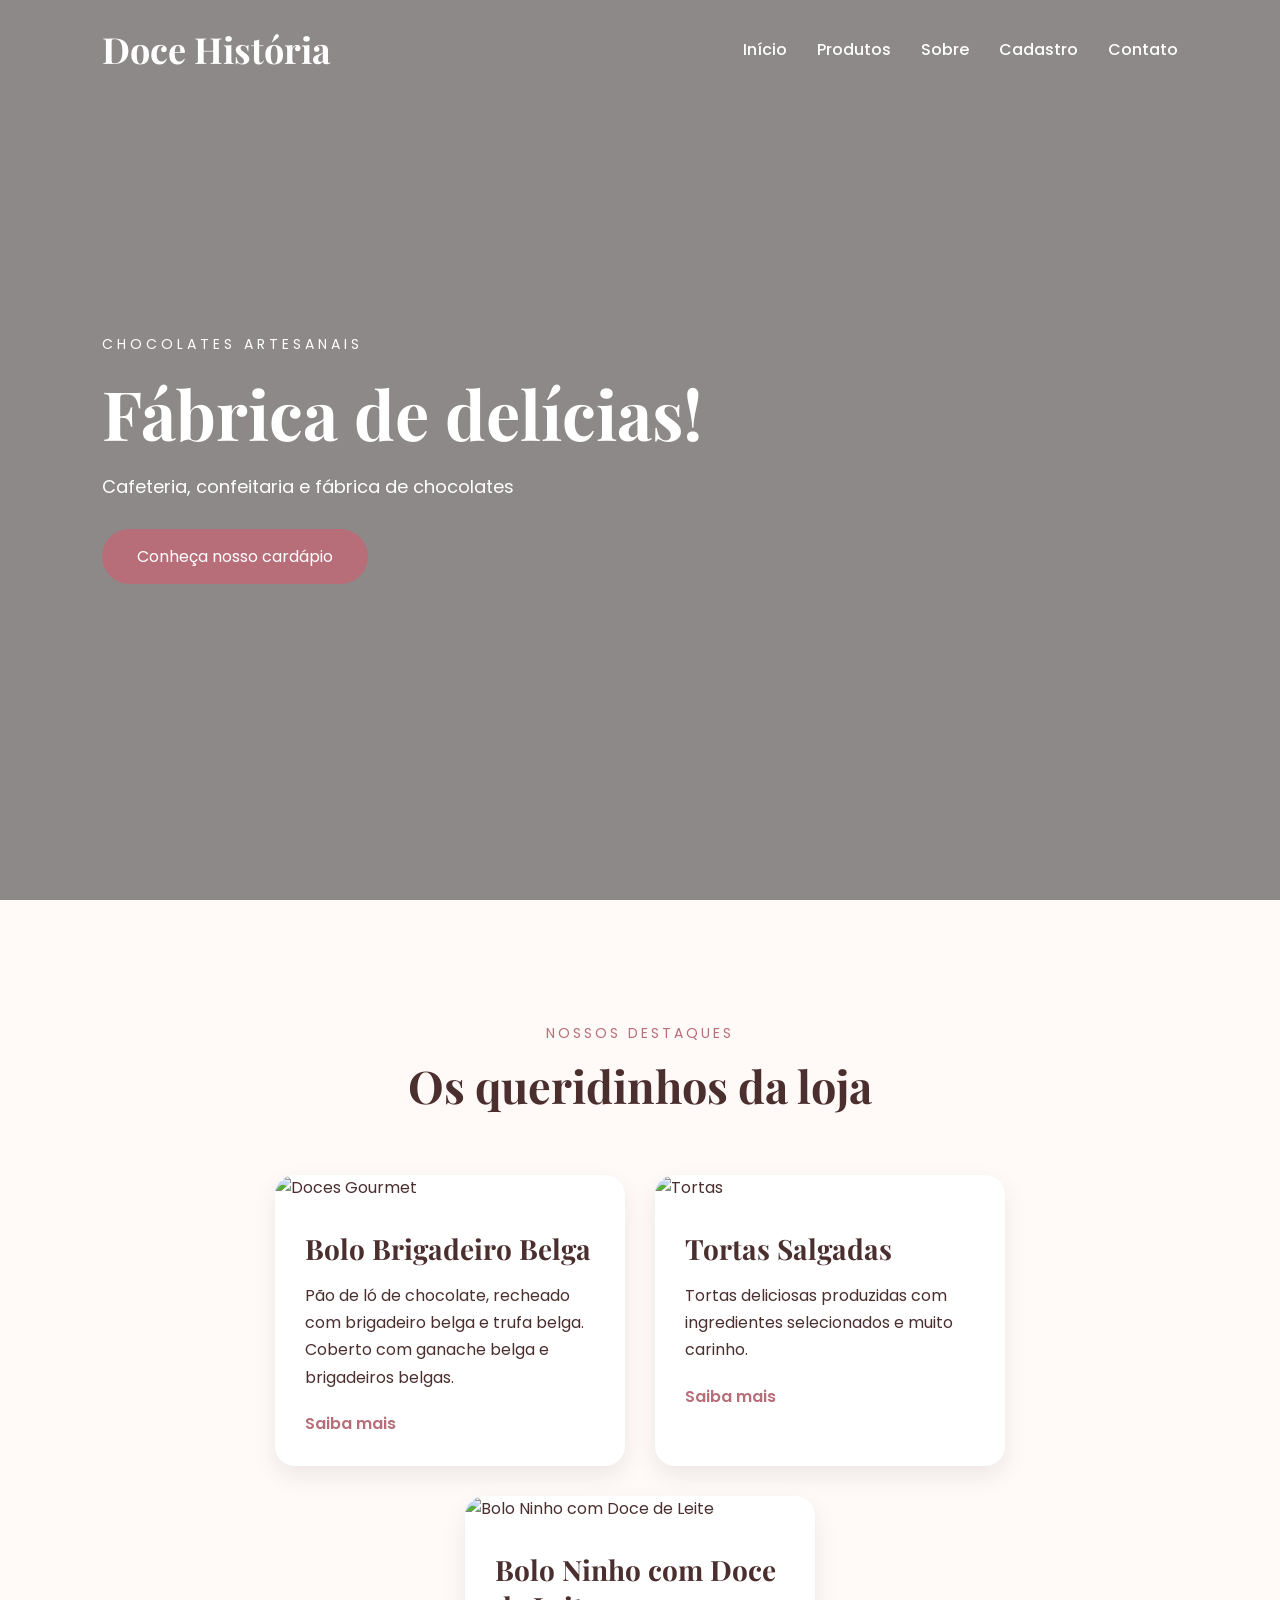
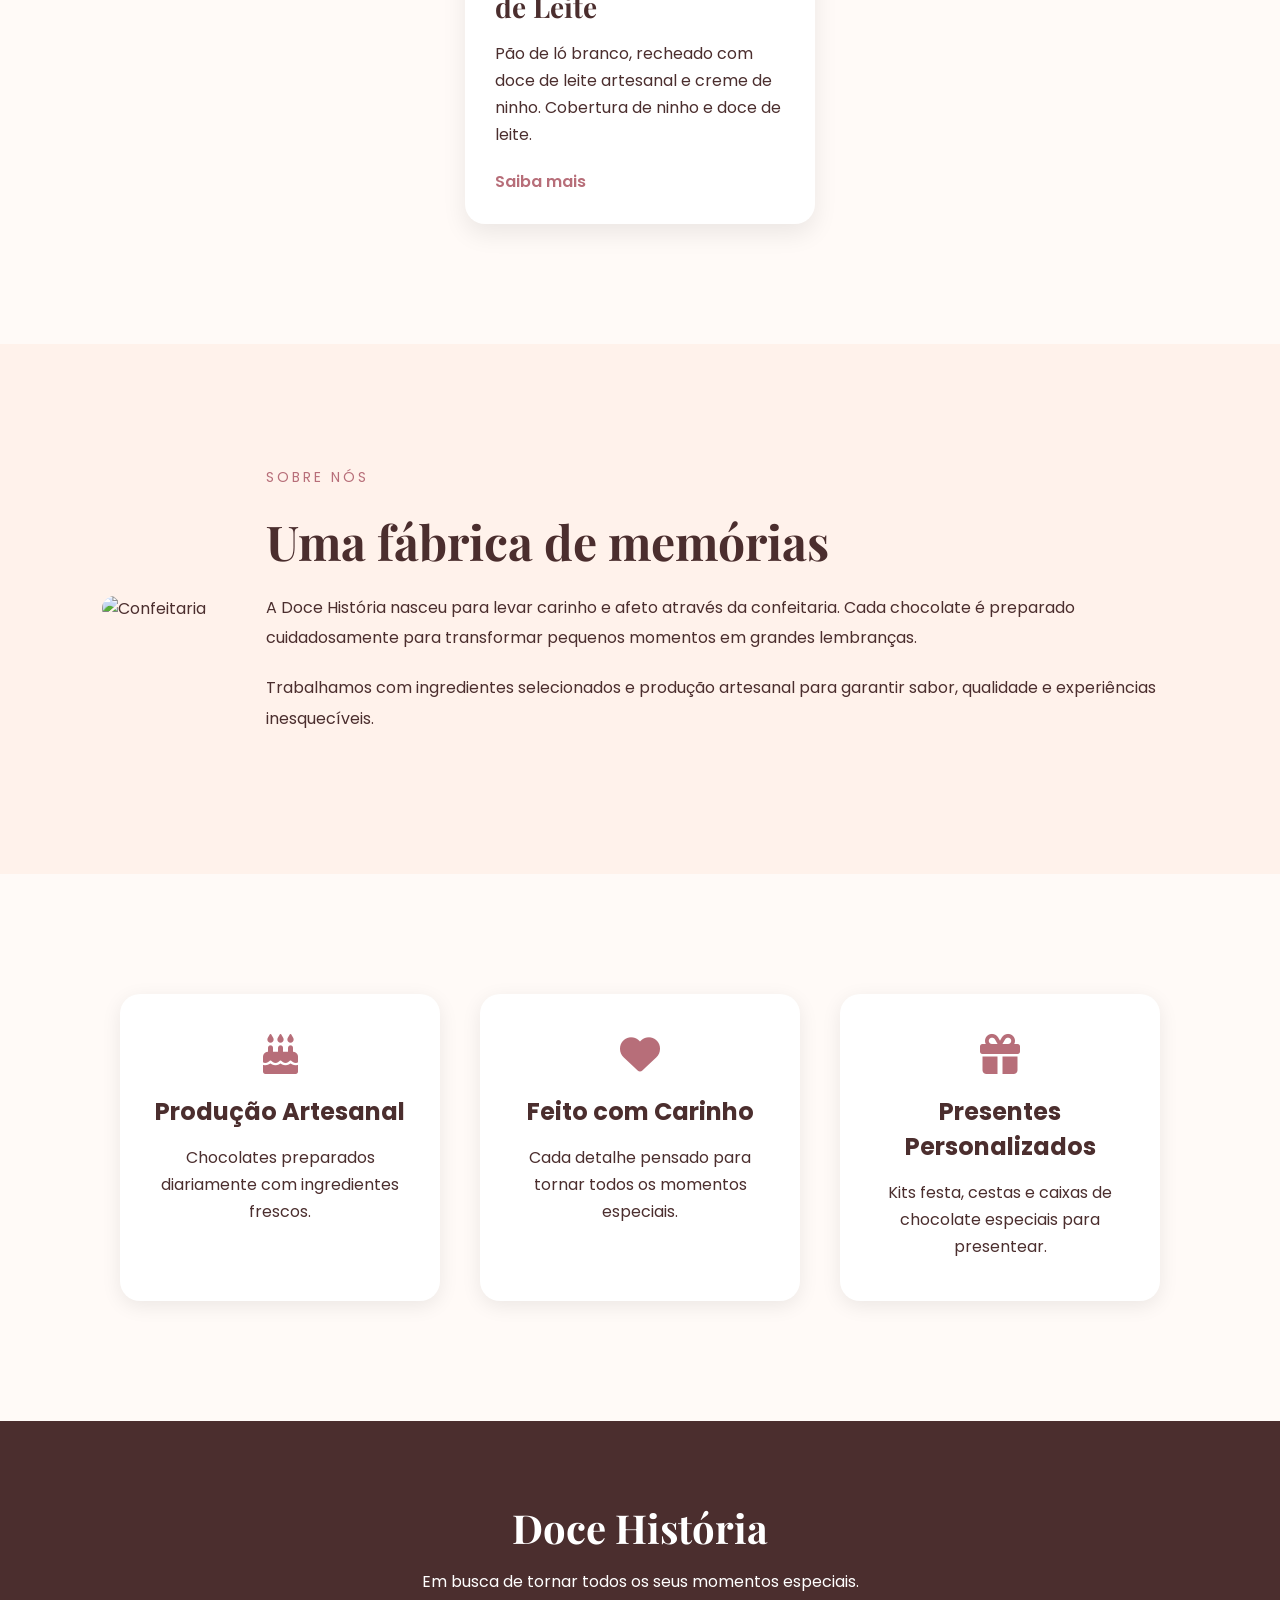
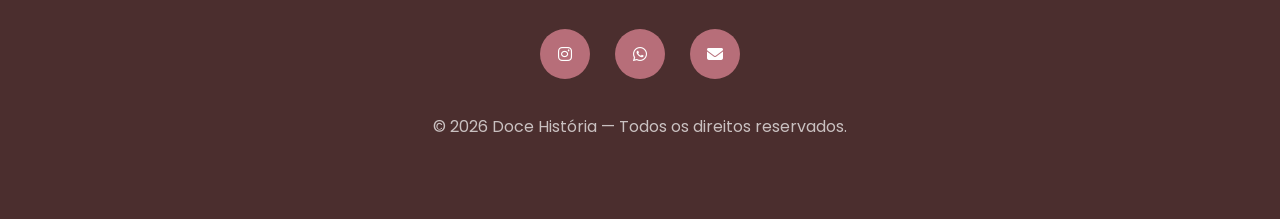
==== index.html @ 5c0c77a2 "adicionando páginas do projeto e css Adicionando páginas do projeto e o css da página principal" ====
<!DOCTYPE html>
<html lang="pt-BR">

<head>
    <meta charset="UTF-8">
    <meta name="viewport" content="width=device-width, initial-scale=1.0">

    <title>Doce História</title>

    <link rel="preconnect" href="https://fonts.googleapis.com">

    <link href="https://fonts.googleapis.com/css2?family=Poppins:wght@300;400;500;600&family=Playfair+Display:wght@500;700&display=swap" rel="stylesheet">

    <!-- ICONS -->
    <link rel="stylesheet"
        href="https://cdnjs.cloudflare.com/ajax/libs/font-awesome/6.5.1/css/all.min.css">

    <!-- CSS -->
    <link rel="stylesheet" href="style.css">
</head>

<body>

    <!-- HEADER -->

    <header>

        <div class="logo">
            <h1>Doce História</h1>
        </div>

        <nav>

            <ul>

                <li><a href="#">Início</a></li>

                <li><a href="#produtos">Produtos</a></li>

                <li><a href="#sobre">Sobre</a></li>

                <li><a href="cadastro.html">Cadastro</a></li>

                <li><a href="#contato">Contato</a></li>

            </ul>

        </nav>

    </header>

    <!-- HERO -->

    <section class="hero">

        <div class="hero-text">

            <span>CHOCOLATES ARTESANAIS</span>

            <h2>
                Fábrica de delícias!
            </h2>

            <p>
                Cafeteria, confeitaria e fábrica de chocolates
            </p>

            <a href="#produtos" class="btn">
                Conheça nosso cardápio
            </a>

        </div>

    </section>

    <!-- PRODUTOS -->

    <section id="produtos" class="produtos">

        <div class="titulo-section">

            <span>NOSSOS DESTAQUES</span>

            <h2>Os queridinhos da loja</h2>

        </div>

        <div class="cards">

            <!-- CARD 1 -->

            <div class="card">

                <img src="imagens/Bolo.jpg"
                 alt="Doces Gourmet">

                <div class="card-info">

                    <h3>Bolo Brigadeiro Belga</h3>

                    <p>
                        Pão de ló de chocolate, recheado com brigadeiro belga e trufa belga.
                        Coberto com ganache belga e brigadeiros belgas.
                    </p>

                    <a href="#">Saiba mais</a>

                </div>

            </div>

            <!-- CARD 2 -->

            <div class="card">

                <img src="imagens/Tortas.jpg" 
                    alt="Tortas">

                <div class="card-info">

                    <h3>Tortas Salgadas</h3>

                    <p>
                        Tortas deliciosas produzidas com ingredientes
                        selecionados e muito carinho.
                    </p>

                    <a href="#">Saiba mais</a>

                </div>

            </div>

            <!-- CARD 3 -->

            <div class="card">

                <img src="imagens/CestasCafe.jpg"
                    alt="Bolo Ninho com Doce de Leite">  

                <div class="card-info">

                    <h3>Bolo Ninho com Doce de Leite</h3>

                    <p>
                        Pão de ló branco, recheado com doce de leite artesanal e creme de ninho. Cobertura de ninho e doce de leite.
                    </p>

                    <a href="#">Saiba mais</a>

                </div>

            </div>

        </div>

    </section>

    <!-- SOBRE -->

    <section id="sobre" class="sobre">

        <div class="sobre-imagem">

            <img src="imagens/Alice.png" 
            alt="Confeitaria">

        </div>

        <div class="sobre-texto">

            <span>SOBRE NÓS</span>

            <h2>Uma fábrica de memórias</h2>

            <p>
                A Doce História nasceu para levar
                carinho e afeto através da confeitaria.
                Cada chocolate é preparado cuidadosamente para transformar
                pequenos momentos em grandes lembranças.
            </p>

            <p>
                Trabalhamos com ingredientes selecionados e produção
                artesanal para garantir sabor, qualidade e experiências
                inesquecíveis.
            </p>

        </div>

    </section>

    <!-- DIFERENCIAIS -->

    <section class="diferenciais">

        <div class="item">

            <i class="fa-solid fa-cake-candles"></i>

            <h3>Produção Artesanal</h3>

            <p>
                Chocolates preparados diariamente com ingredientes frescos.
            </p>

        </div>

        <div class="item">

            <i class="fa-solid fa-heart"></i>

            <h3>Feito com Carinho</h3>

            <p>
                Cada detalhe pensado para tornar todos os momentos especiais.
            </p>

        </div>

        <div class="item">

            <i class="fa-solid fa-gift"></i>

            <h3>Presentes Personalizados</h3>

            <p>
                Kits festa, cestas e caixas de chocolate especiais para presentear.
            </p>

        </div>

    </section>

    <!-- FOOTER -->

    <footer id="contato">

        <h2>Doce História</h2>

        <p>
            Em busca de tornar todos os seus momentos especiais.
        </p>

        <div class="redes">

            <a href="https://www.instagram.com/docehistoriacp/" target="_blank">
                <i class="fa-brands fa-instagram"></i>
            </a>

            <a href="http://wa.me/message/LAPDJ3KH7F42D1" target="_blank">
                <i class="fa-brands fa-whatsapp"></i>
            </a>

            <a href="mailto:docehistoriavendas@gmail.com">
                <i class="fa-solid fa-envelope"></i>
            </a>

        </div>

        <p class="copy">
            © 2026 Doce História — Todos os direitos reservados.
        </p>

    </footer>

</body>

</html>
---- style.css ----
*{
    margin:0;
    padding:0;
    box-sizing:border-box;
}

body{
    font-family:'Poppins', sans-serif;
    background:#fffaf7;
    color:#4b2e2e;
}

header{
    width:100%;
    display:flex;
    justify-content:space-between;
    align-items:center;
    padding:25px 8%;
    position:absolute;
    z-index:10;
}

.logo h1{
    font-family:'Playfair Display', serif;
    color:white;
    font-size:36px;
}

nav ul{
    display:flex;
    gap:30px;
    list-style:none;
}

nav a{
    color:white;
    text-decoration:none;
    font-weight:500;
    transition:0.3s;
}

nav a:hover{
    color:#f5c7a9;
}

.hero{
    height:100vh;

    background:
    linear-gradient(rgba(0,0,0,0.45),
    rgba(0,0,0,0.45)),
    
    url('imagens/FachadaLoja.jpg');

    background-size:cover;
    background-position:center;

    display:flex;
    align-items:center;

    padding:0 8%;
}

.hero-text{
    max-width:650px;
    color:white;
}

.hero-text span{
    letter-spacing:4px;
    font-size:14px;
}

.hero-text h2{
    font-size:68px;
    line-height:1.1;
    margin:20px 0;
    font-family:'Playfair Display', serif;
}

.hero-text p{
    font-size:18px;
    line-height:1.8;
    margin-bottom:40px;
}

.btn{
    background:#b76e79;
    color:white;
    padding:16px 35px;
    border-radius:40px;
    text-decoration:none;
    transition:0.3s;
}

.btn:hover{
    background:#9d5964;
}

.titulo-section{
    text-align:center;
    margin-bottom:60px;
}

.titulo-section span{
    color:#b76e79;
    letter-spacing:3px;
    font-size:14px;
}

.titulo-section h2{
    font-size:45px;
    margin-top:10px;
    font-family:'Playfair Display', serif;
}

.produtos{
    padding:120px 8%;
}

.cards{
    display:flex;
    gap:30px;
    flex-wrap:wrap;
    justify-content:center;
}

.card{
    width:350px;
    background:white;
    border-radius:20px;
    overflow:hidden;
    box-shadow:0 10px 25px rgba(0,0,0,0.08);
    transition:0.4s;
}

.card:hover{
    transform:translateY(-10px);
}

.card img{
    width:100%;
    height:300px;
    object-fit:cover;
}

.card-info{
    padding:30px;
}

.card-info h3{
    font-size:28px;
    margin-bottom:15px;
    font-family:'Playfair Display', serif;
}

.card-info p{
    line-height:1.7;
    margin-bottom:20px;
}

.card-info a{
    color:#b76e79;
    text-decoration:none;
    font-weight:600;
}

.sobre{
    display:flex;
    align-items:center;
    gap:60px;
    padding:120px 8%;
    background:#fff2eb;
    flex-wrap:wrap;
}

.sobre-imagem img{
    width:500px;
    border-radius:20px;
}

.sobre-texto{
    flex:1;
}

.sobre-texto span{
    color:#b76e79;
    letter-spacing:3px;
    font-size:14px;
}

.sobre-texto h2{
    font-size:48px;
    margin:20px 0;
    font-family:'Playfair Display', serif;
}

.sobre-texto p{
    line-height:1.9;
    margin-bottom:20px;
}

.diferenciais{
    padding:120px 8%;
    display:flex;
    justify-content:center;
    gap:40px;
    flex-wrap:wrap;
}

.item{
    width:320px;
    background:white;
    text-align:center;
    padding:40px 30px;
    border-radius:20px;
    box-shadow:0 5px 20px rgba(0,0,0,0.08);
}

.item i{
    font-size:40px;
    color:#b76e79;
    margin-bottom:20px;
}

.item h3{
    margin-bottom:15px;
    font-size:24px;
}

.item p{
    line-height:1.7;
}

footer{
    background:#4b2e2e;
    color:white;
    text-align:center;
    padding:80px 20px;
}

footer h2{
    font-size:40px;
    font-family:'Playfair Display', serif;
}

footer p{
    margin-top:15px;
}

.redes{
    margin:35px 0;
    display:flex;
    justify-content:center;
    gap:25px;
}

.redes a{
    width:50px;
    height:50px;
    background:#b76e79;
    border-radius:50%;
    display:flex;
    justify-content:center;
    align-items:center;
    color:white;
    text-decoration:none;
    transition:0.3s;
}

.redes a:hover{
    transform:scale(1.1);
}

.copy{
    opacity:0.7;
}

@media(max-width:900px){

    header{
        flex-direction:column;
        gap:20px;
    }

    nav ul{
        flex-wrap:wrap;
        justify-content:center;
    }

    .hero-text h2{
        font-size:50px;
    }

    .sobre{
        flex-direction:column;
    }

    .sobre-imagem img{
        width:100%;
    }

    .card{
        width:100%;
    }

}
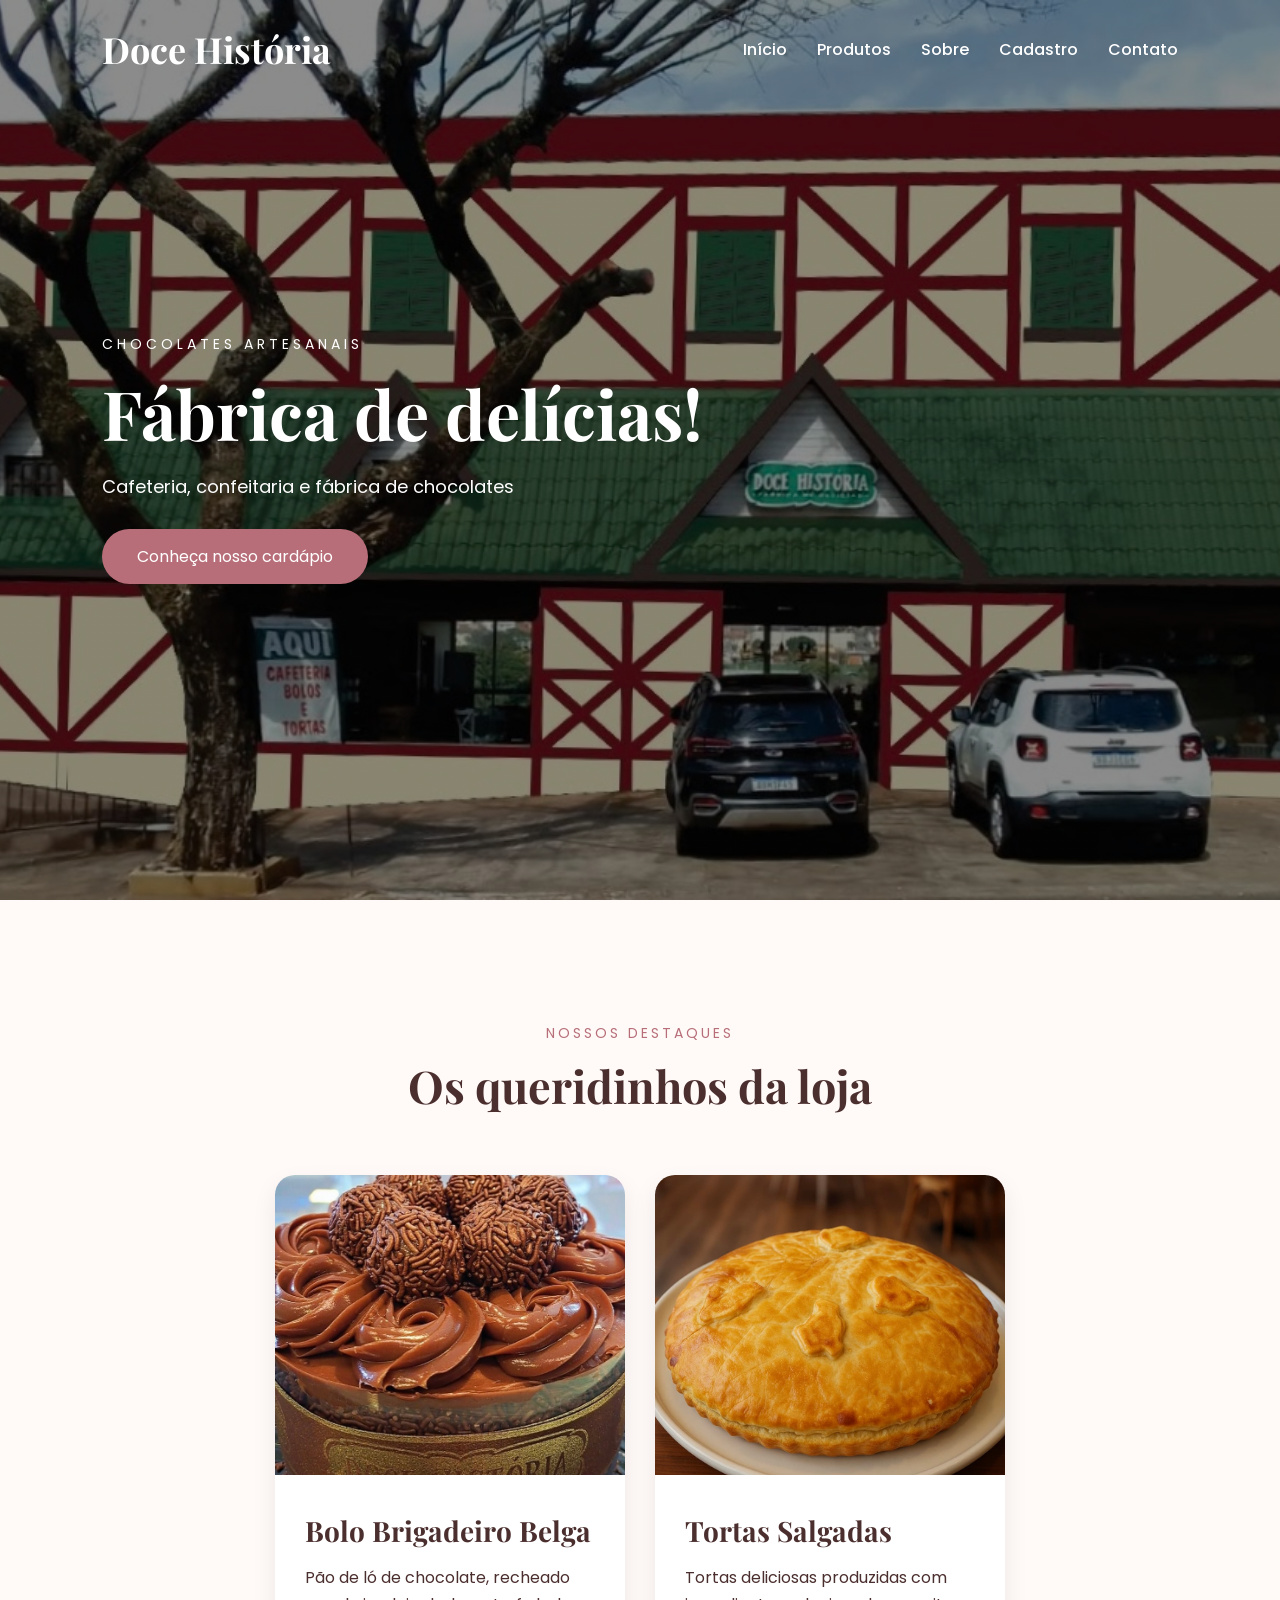
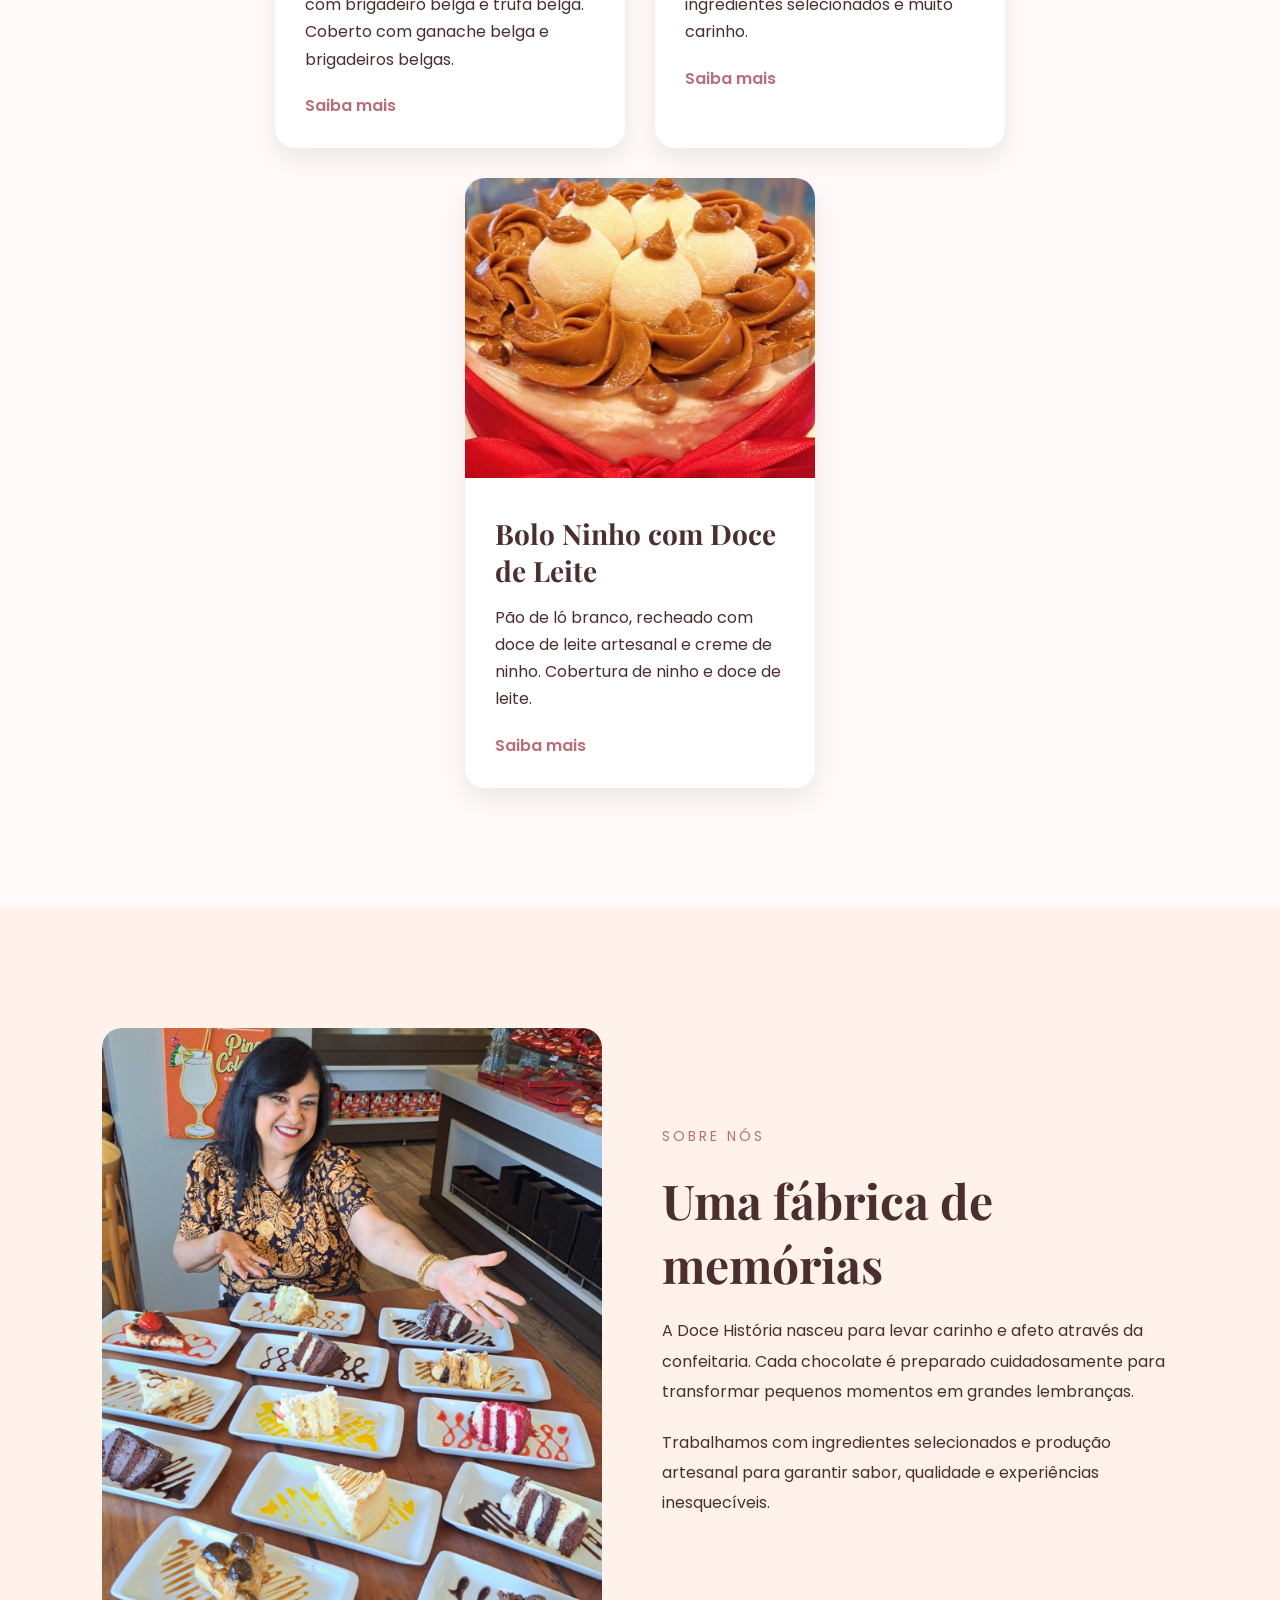
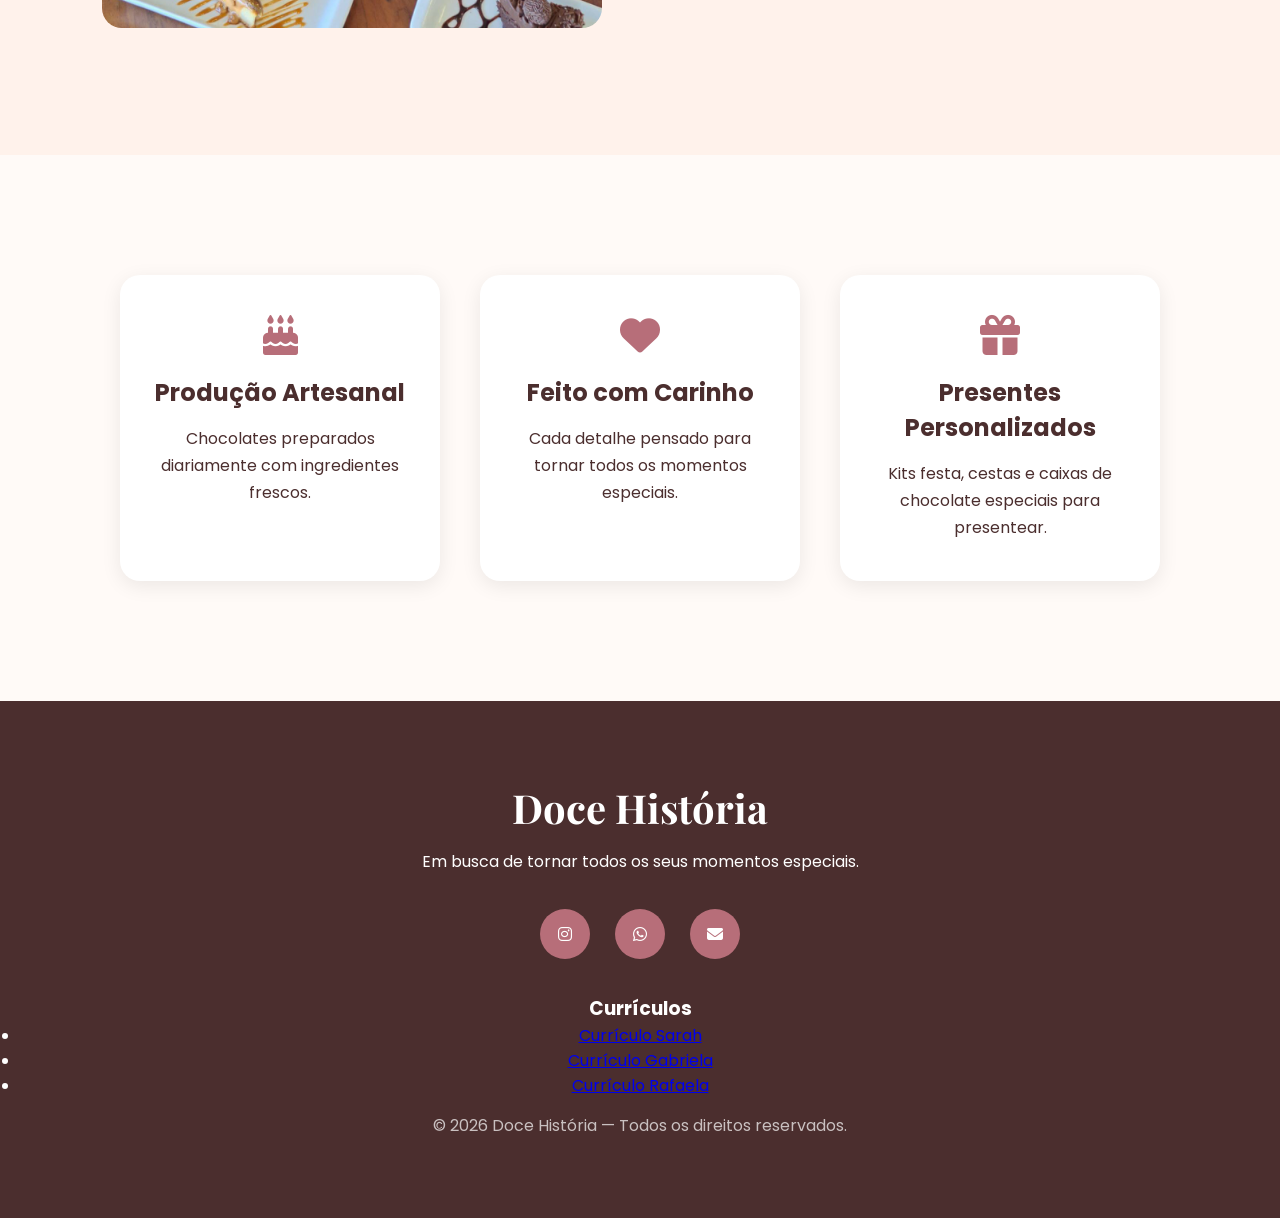
==== commit 09a1c33b: "Update index.html" ====
--- a/index.html
+++ b/index.html
@@ -257,7 +257,33 @@
             </a>
 
         </div>
-
+         <div class="curriculos">
+
+            <h3>Currículos</h3>
+
+            <ul>
+
+                <li>
+                    <a href="https://sarahselva13.github.io/curriculo02/" target="_blank">
+                        Currículo Sarah
+                    </a>
+                </li>
+
+                <li>
+                    <a href="https://gabrielalandgraf.github.io/Curriculo-HTML-e-CSS-/" target="_blank">
+                        Currículo Gabriela
+                    </a>
+                </li>
+
+                <li>
+                    <a href="https://raflxx.github.io/Novo-3/" target="_blank">
+                        Currículo Rafaela
+                    </a>
+                </li>
+
+            </ul>
+
+        </div>
         <p class="copy">
             © 2026 Doce História — Todos os direitos reservados.
         </p>
@@ -266,4 +292,4 @@
 
 </body>
 
-</html>+</html>
--- a/style.css
+++ b/style.css
@@ -50,7 +50,7 @@
     linear-gradient(rgba(0,0,0,0.45),
     rgba(0,0,0,0.45)),
     
-    url('imagens/FachadaLoja.jpg');
+     url('imagens/FachadaLoja.jpg');
 
     background-size:cover;
     background-position:center;
@@ -299,9 +299,4 @@
     .sobre-imagem img{
         width:100%;
     }
-
-    .card{
-        width:100%;
-    }
-
-}+}
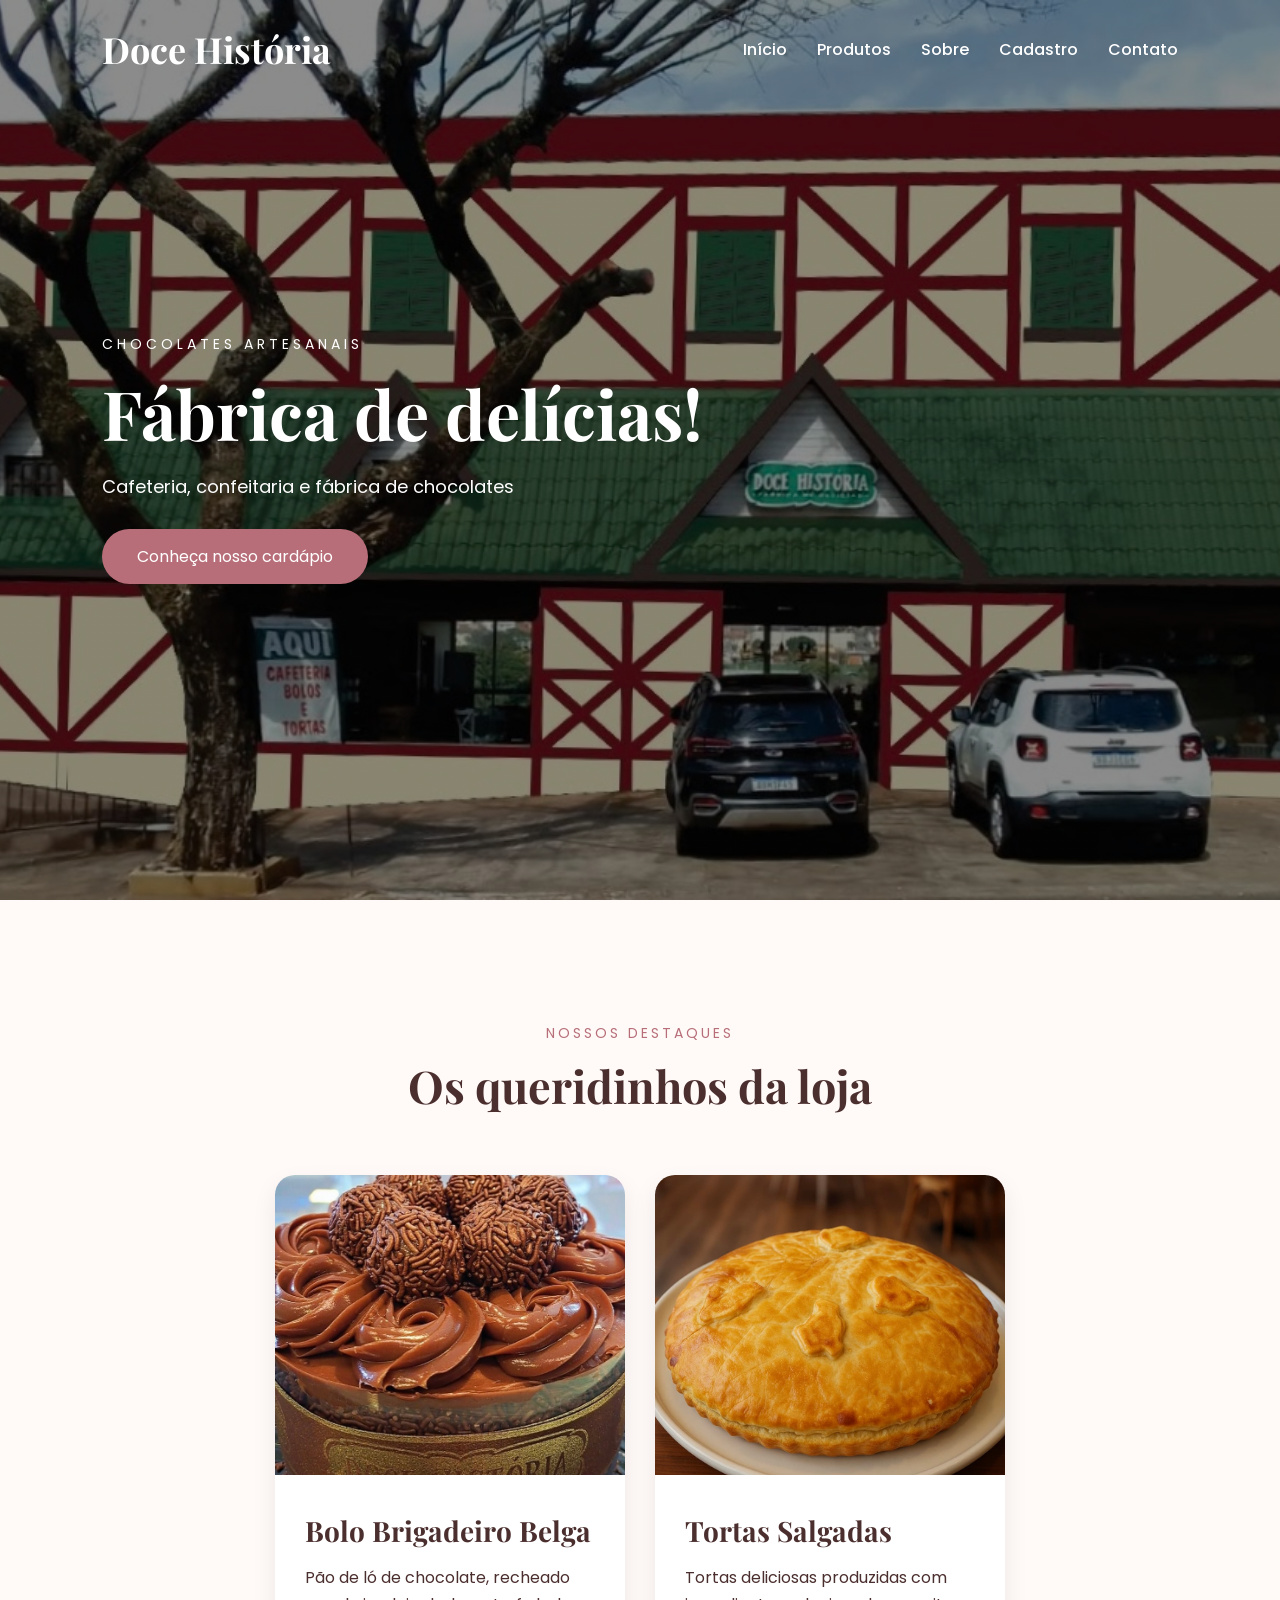
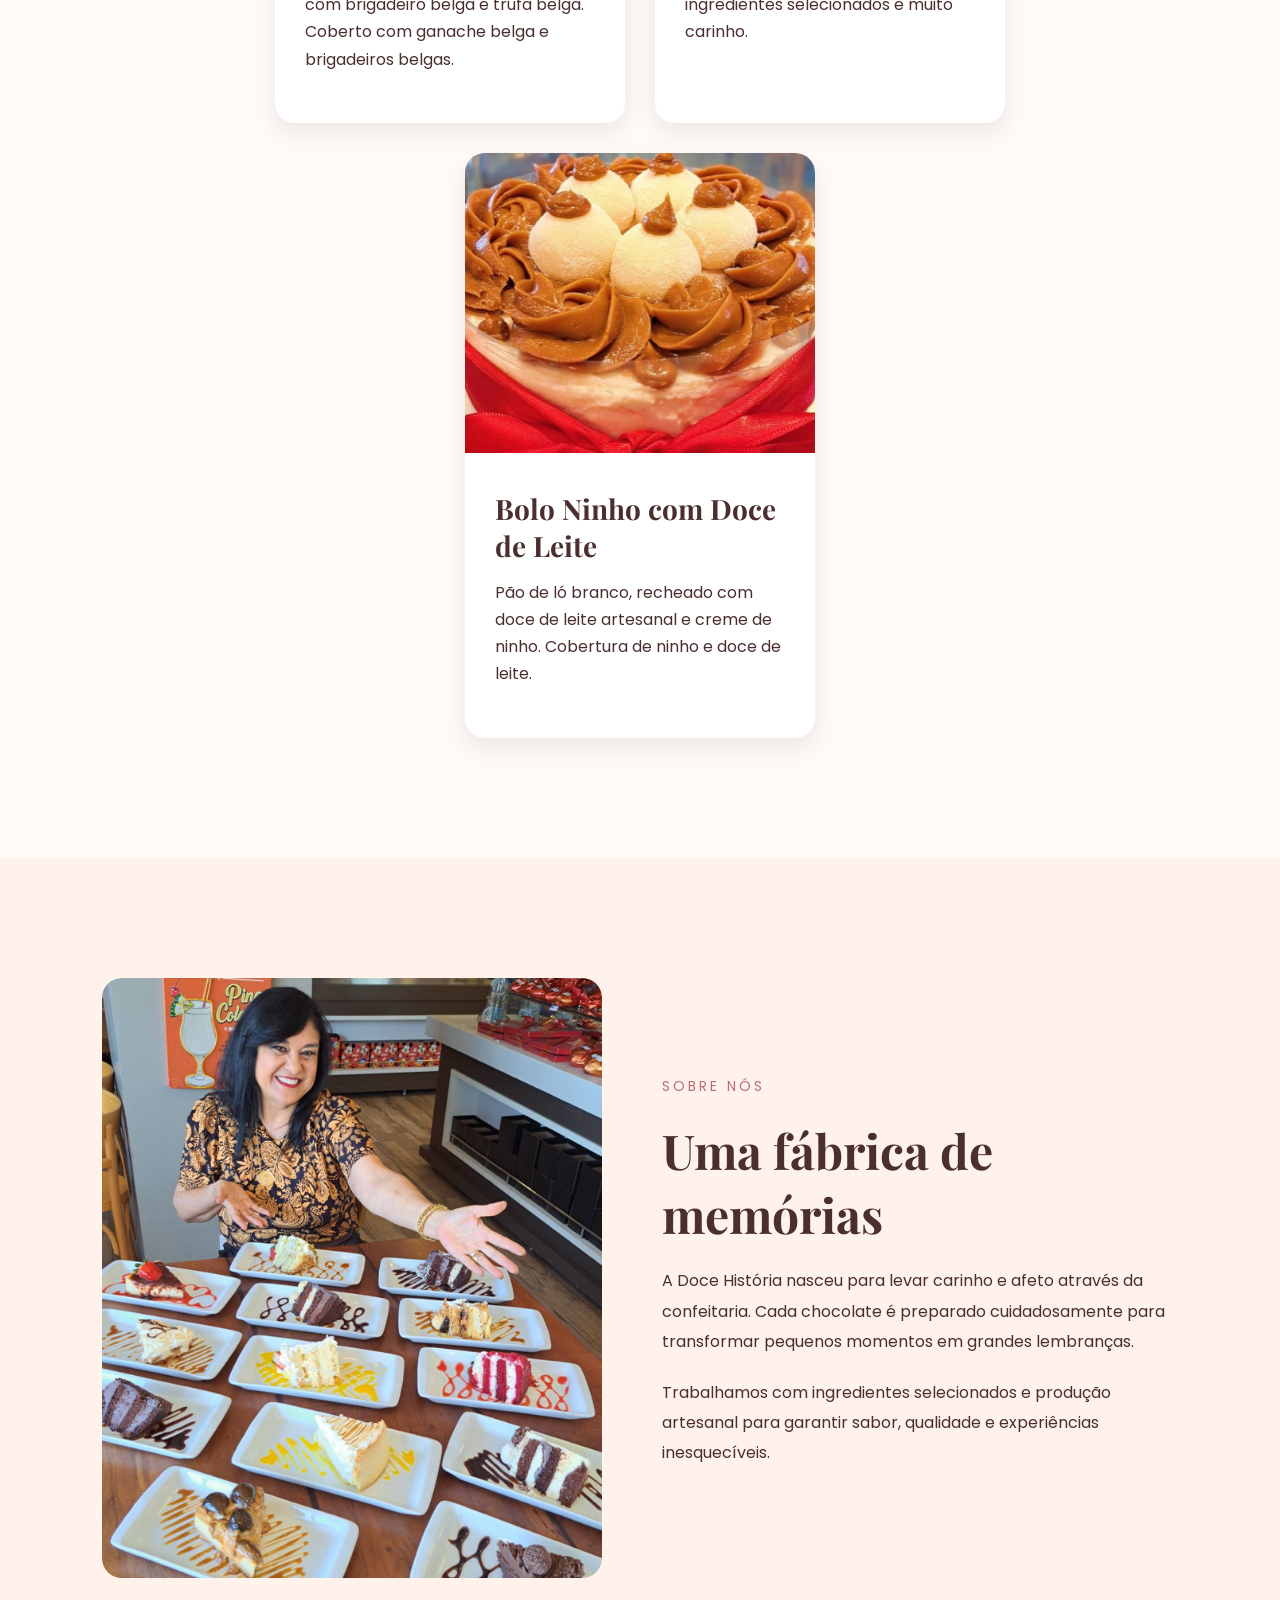
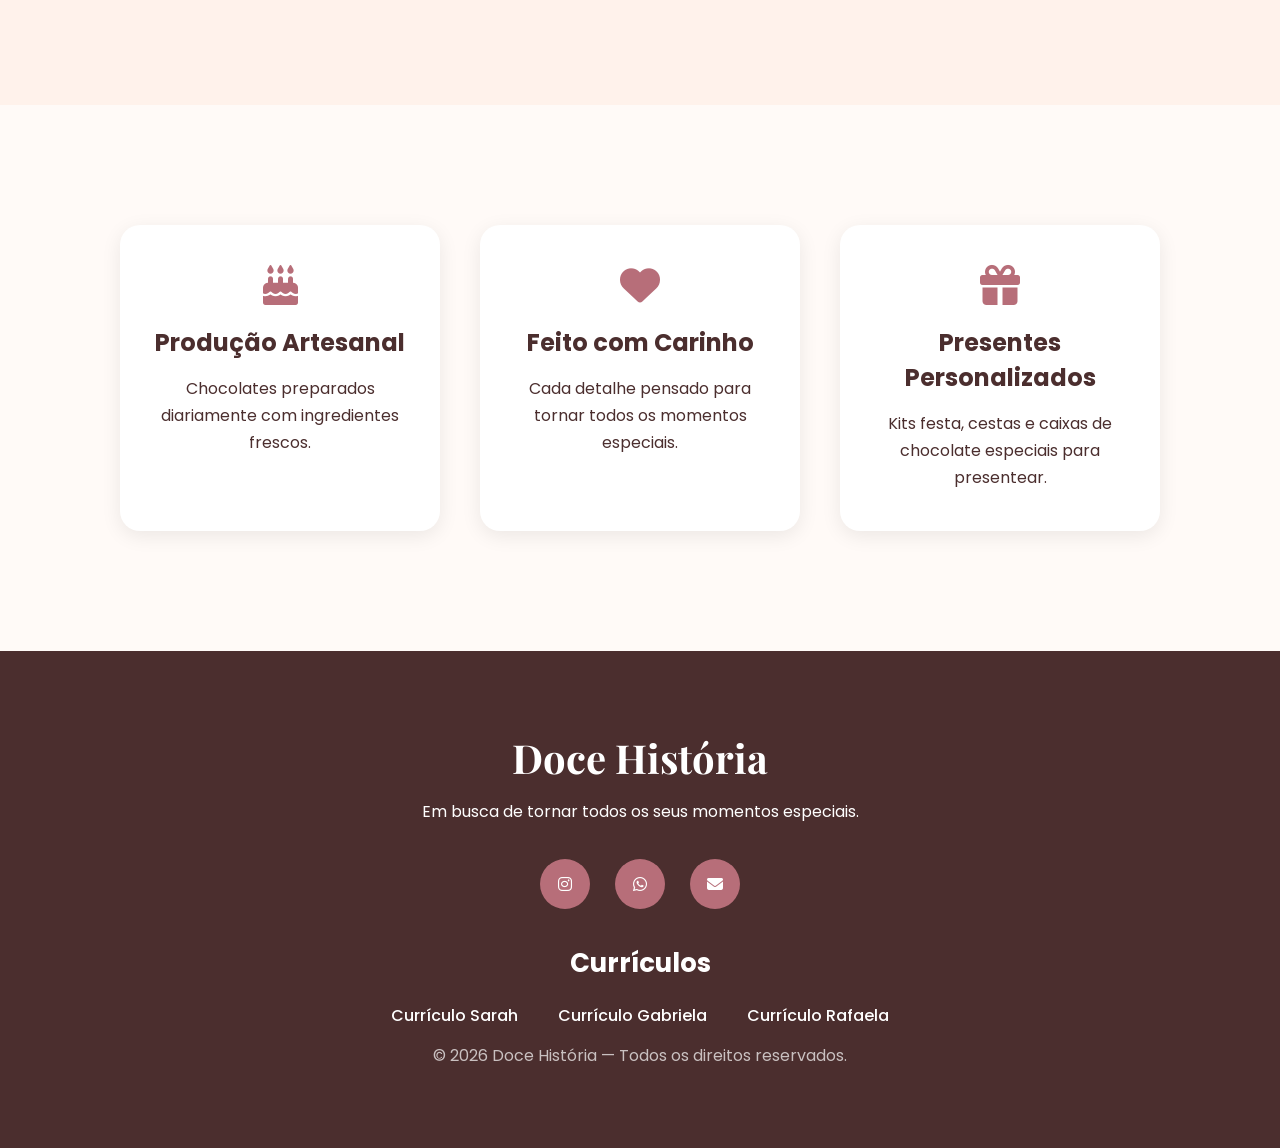
==== commit 940f3753: "Update index.html" ====
--- a/index.html
+++ b/index.html
@@ -103,13 +103,9 @@
                         Coberto com ganache belga e brigadeiros belgas.
                     </p>
 
-                    <a href="#">Saiba mais</a>
-
                 </div>
 
             </div>
-
-            <!-- CARD 2 -->
 
             <div class="card">
 
@@ -125,13 +121,9 @@
                         selecionados e muito carinho.
                     </p>
 
-                    <a href="#">Saiba mais</a>
-
                 </div>
 
             </div>
-
-            <!-- CARD 3 -->
 
             <div class="card">
 
@@ -145,8 +137,6 @@
                     <p>
                         Pão de ló branco, recheado com doce de leite artesanal e creme de ninho. Cobertura de ninho e doce de leite.
                     </p>
-
-                    <a href="#">Saiba mais</a>
 
                 </div>
 
--- a/style.css
+++ b/style.css
@@ -300,3 +300,39 @@
         width:100%;
     }
 }
+
+    /* CURRÍCULOS */
+
+.curriculos{
+    text-align:center;
+    margin-top:30px;
+}
+
+.curriculos h3{
+    color:white;
+    font-size:26px;
+    margin-bottom:20px;
+}
+
+.curriculos ul{
+    list-style:none;
+
+    display:flex;
+    justify-content:center;
+    gap:40px;
+
+    padding:0;
+}
+
+.curriculos a{
+    color:white;
+    text-decoration:none;
+    font-size:16px;
+    font-weight:500;
+
+    transition:0.3s;
+}
+
+.curriculos a:hover{
+    color:#f8c8dc;
+}
